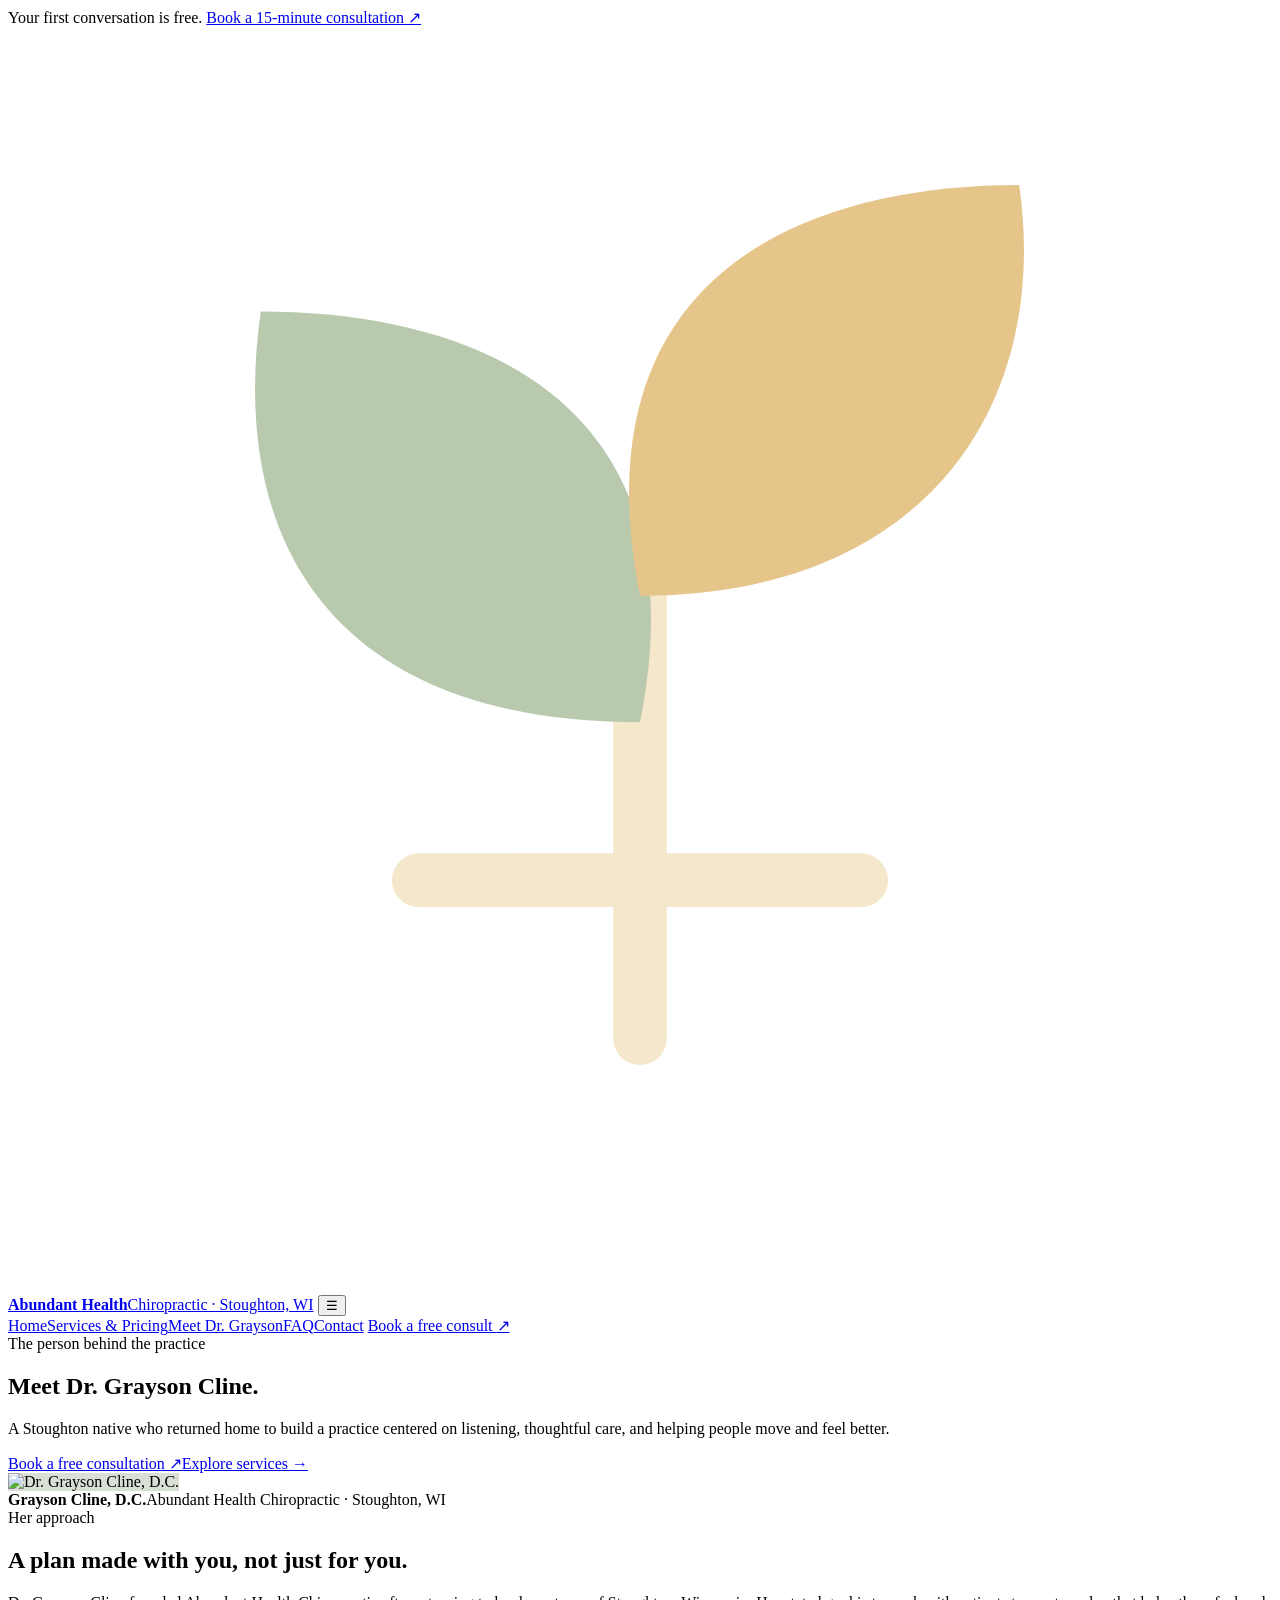
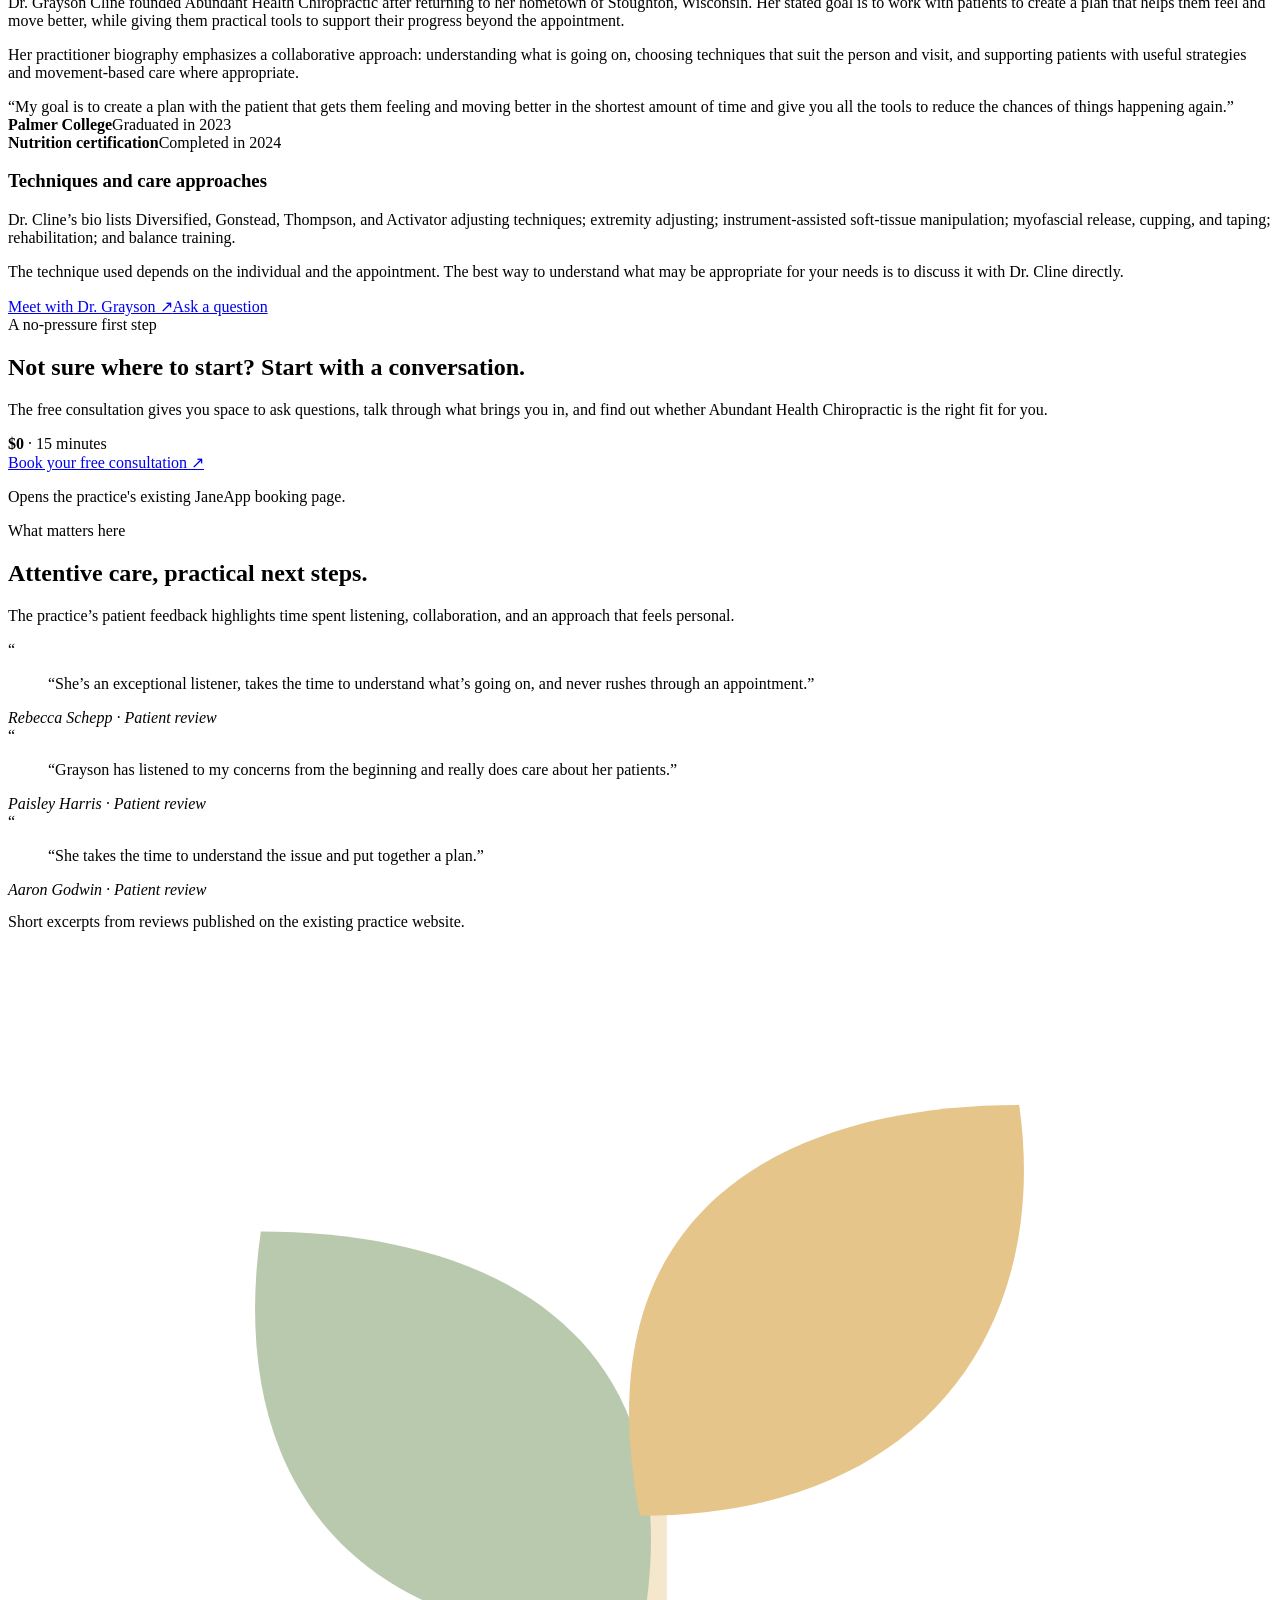
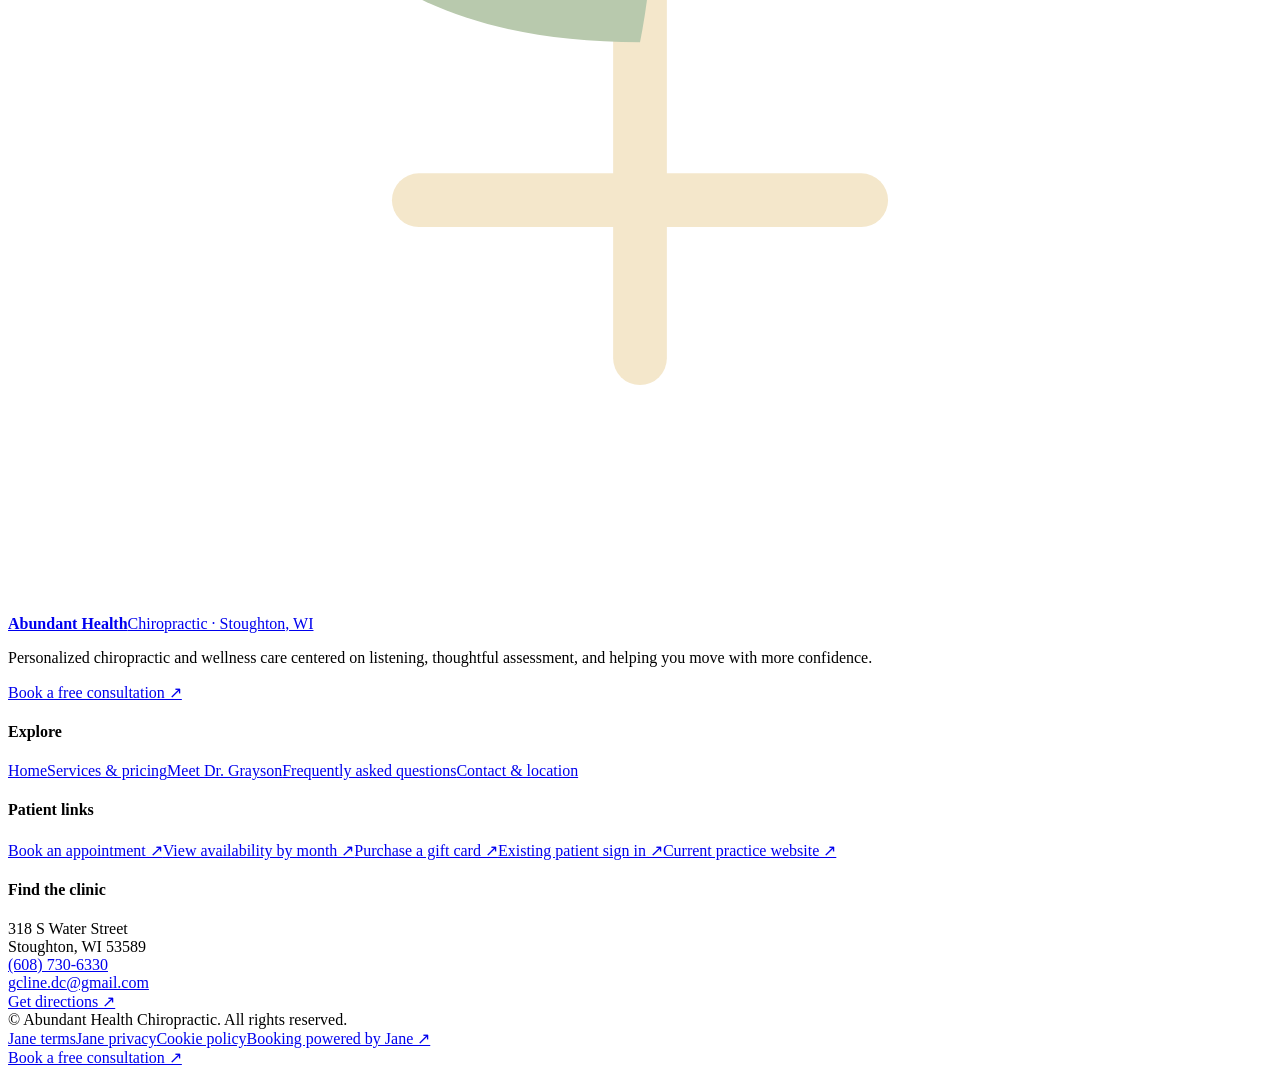
==== about.html @ 72629201 "Add practitioner biography page" ====
<!doctype html><html lang="en"><head><meta charset="utf-8"><meta name="viewport" content="width=device-width,initial-scale=1"><meta name="theme-color" content="#23493d"><meta name="description" content="Meet Dr. Grayson Cline, D.C., chiropractor at Abundant Health Chiropractic in Stoughton, Wisconsin. Learn about her education, techniques, and approach to individualized care."><title>Meet Dr. Grayson Cline | Abundant Health Chiropractic</title><link rel="preconnect" href="https://fonts.googleapis.com"><link rel="preconnect" href="https://fonts.gstatic.com" crossorigin><link rel="stylesheet" href="assets/site.css"><link rel="canonical" href="https://abundant-health-chiropractic-mdp-solo.vercel.app/about.html"></head><body><div class="top-note">Your first conversation is free. <a href="https://ahchirowellness.janeapp.com/locations/abundant-health-chiropractic/book" target="_blank" rel="noopener">Book a 15-minute consultation ↗</a></div>
<header class="site-header"><div class="container nav-wrap"><a class="brand" href="index.html" aria-label="Abundant Health Chiropractic home"><span class="brand-mark" aria-hidden="true"><svg viewBox="0 0 40 40" fill="none"><path d="M20 32V17" stroke="#f4e7cb" stroke-width="1.7" stroke-linecap="round"/><path d="M20 22C10 22 7 16 8 9c7 0 14 3 12 13Z" fill="#b8c9ad"/><path d="M20 18C29 18 33 12 32 5c-7 0-14 3-12 13Z" fill="#e5c58a"/><path d="M13 27h14" stroke="#f4e7cb" stroke-width="1.7" stroke-linecap="round"/></svg></span><span class="brand-text"><strong>Abundant Health</strong><span>Chiropractic · Stoughton, WI</span></span></a>
<button class="menu-toggle" type="button" aria-label="Open menu" aria-expanded="false">☰</button><nav class="nav-links" aria-label="Main navigation">
<a href="index.html">Home</a><a href="services.html">Services & Pricing</a><a href="about.html" aria-current="page">Meet Dr. Grayson</a><a href="faq.html">FAQ</a><a href="contact.html">Contact</a>
<a class="button button-primary nav-cta" href="https://ahchirowellness.janeapp.com/locations/abundant-health-chiropractic/book" target="_blank" rel="noopener">Book a free consult <span aria-hidden="true">↗</span></a></nav></div></header>
<main>
<section class="page-hero"><div class="container"><span class="eyebrow">The person behind the practice</span><h1>Meet Dr. Grayson Cline.</h1><p class="lede">A Stoughton native who returned home to build a practice centered on listening, thoughtful care, and helping people move and feel better.</p><div class="hero-actions"><a class="button button-primary" href="https://ahchirowellness.janeapp.com/locations/abundant-health-chiropractic/book" target="_blank" rel="noopener">Book a free consultation ↗</a><a class="button button-outline" href="services.html">Explore services →</a></div></div></section>
<section class="section"><div class="container bio-grid"><aside class="bio-image"><img src="https://org-assets.joinzipper.com/user-uploads/12775/f9cdcb04-3499-41ea-86ec-f0c8d22468d4.__zcrop__.jpeg" alt="Dr. Grayson Cline, D.C." onerror="this.style.background='#d8e0d5'"><div class="bio-caption"><strong>Grayson Cline, D.C.</strong><span>Abundant Health Chiropractic · Stoughton, WI</span></div></aside><article class="bio-content"><span class="eyebrow">Her approach</span><h2>A plan made with you, not just for you.</h2><p>Dr. Grayson Cline founded Abundant Health Chiropractic after returning to her hometown of Stoughton, Wisconsin. Her stated goal is to work with patients to create a plan that helps them feel and move better, while giving them practical tools to support their progress beyond the appointment.</p><p>Her practitioner biography emphasizes a collaborative approach: understanding what is going on, choosing techniques that suit the person and visit, and supporting patients with useful strategies and movement-based care where appropriate.</p><div class="pullquote">“My goal is to create a plan with the patient that gets them feeling and moving better in the shortest amount of time and give you all the tools to reduce the chances of things happening again.”</div><div class="credential-row"><div class="credential"><strong>Palmer College</strong><span>Graduated in 2023</span></div><div class="credential"><strong>Nutrition certification</strong><span>Completed in 2024</span></div></div><h3>Techniques and care approaches</h3><p>Dr. Cline’s bio lists Diversified, Gonstead, Thompson, and Activator adjusting techniques; extremity adjusting; instrument-assisted soft-tissue manipulation; myofascial release, cupping, and taping; rehabilitation; and balance training.</p><p>The technique used depends on the individual and the appointment. The best way to understand what may be appropriate for your needs is to discuss it with Dr. Cline directly.</p><div class="hero-actions"><a class="button button-primary" href="https://ahchirowellness.janeapp.com/locations/abundant-health-chiropractic/book" target="_blank" rel="noopener">Meet with Dr. Grayson ↗</a><a class="button button-outline" href="contact.html">Ask a question</a></div></article></div></section>
<section class="consult-section"><div class="container consult-grid"><div><span class="eyebrow">A no-pressure first step</span><h2>Not sure where to start? Start with a conversation.</h2><p>The free consultation gives you space to ask questions, talk through what brings you in, and find out whether Abundant Health Chiropractic is the right fit for you.</p></div><div class="consult-action"><div class="consult-tag"><b>$0</b> · 15 minutes</div><a class="button button-light" href="https://ahchirowellness.janeapp.com/locations/abundant-health-chiropractic/book" target="_blank" rel="noopener">Book your free consultation ↗</a><p class="consult-sub">Opens the practice's existing JaneApp booking page.</p></div></div></section>
<section class="section section-sage"><div class="container"><div class="section-head"><div><span class="eyebrow">What matters here</span><h2>Attentive care, practical next steps.</h2><p>The practice’s patient feedback highlights time spent listening, collaboration, and an approach that feels personal.</p></div></div><div class="testimonial-grid"><article class="quote-card"><div class="quote-mark">“</div><blockquote>“She’s an exceptional listener, takes the time to understand what’s going on, and never rushes through an appointment.”</blockquote><cite>Rebecca Schepp · Patient review</cite></article><article class="quote-card"><div class="quote-mark">“</div><blockquote>“Grayson has listened to my concerns from the beginning and really does care about her patients.”</blockquote><cite>Paisley Harris · Patient review</cite></article><article class="quote-card"><div class="quote-mark">“</div><blockquote>“She takes the time to understand the issue and put together a plan.”</blockquote><cite>Aaron Godwin · Patient review</cite></article></div><p class="small muted" style="margin-top:14px">Short excerpts from reviews published on the existing practice website.</p></div></section>
</main><footer class="site-footer"><div class="container"><div class="footer-grid">
<div><a class="brand footer-brand" href="index.html"><span class="brand-mark" aria-hidden="true"><svg viewBox="0 0 40 40" fill="none"><path d="M20 32V17" stroke="#f4e7cb" stroke-width="1.7" stroke-linecap="round"/><path d="M20 22C10 22 7 16 8 9c7 0 14 3 12 13Z" fill="#b8c9ad"/><path d="M20 18C29 18 33 12 32 5c-7 0-14 3-12 13Z" fill="#e5c58a"/><path d="M13 27h14" stroke="#f4e7cb" stroke-width="1.7" stroke-linecap="round"/></svg></span><span class="brand-text"><strong>Abundant Health</strong><span>Chiropractic · Stoughton, WI</span></span></a><p class="footer-intro">Personalized chiropractic and wellness care centered on listening, thoughtful assessment, and helping you move with more confidence.</p><a class="button button-light button-sm" href="https://ahchirowellness.janeapp.com/locations/abundant-health-chiropractic/book" target="_blank" rel="noopener">Book a free consultation ↗</a></div>
<div class="footer-col"><h4>Explore</h4><a href="index.html">Home</a><a href="services.html">Services & pricing</a><a href="about.html">Meet Dr. Grayson</a><a href="faq.html">Frequently asked questions</a><a href="contact.html">Contact & location</a></div>
<div class="footer-col"><h4>Patient links</h4><a href="https://ahchirowellness.janeapp.com/locations/abundant-health-chiropractic/book" target="_blank" rel="noopener">Book an appointment ↗</a><a href="https://ahchirowellness.janeapp.com/locations/abundant-health-chiropractic/book/month" target="_blank" rel="noopener">View availability by month ↗</a><a href="https://ahchirowellness.janeapp.com/online_gift_cards/new" target="_blank" rel="noopener">Purchase a gift card ↗</a><a href="https://ahchirowellness.janeapp.com/locations/abundant-health-chiropractic/book" target="_blank" rel="noopener">Existing patient sign in ↗</a><a href="https://www.ahchirowellness.com/" target="_blank" rel="noopener">Current practice website ↗</a></div>
<div class="footer-col"><h4>Find the clinic</h4><div class="footer-contact">318 S Water Street<br>Stoughton, WI 53589<br><a href="tel:+16087306330">(608) 730-6330</a><br><a href="mailto:gcline.dc@gmail.com">gcline.dc@gmail.com</a><br><a href="https://www.google.com/maps/search/?api=1&query=318+S+Water+St%2C+Stoughton%2C+WI+53589" target="_blank" rel="noopener">Get directions ↗</a></div></div>
</div><div class="footer-bottom"><span>© <span data-year></span> Abundant Health Chiropractic. All rights reserved.</span><div class="legal-links"><a href="https://jane.app/legal/terms-of-use" target="_blank" rel="noopener">Jane terms</a><a href="https://jane.app/legal/privacy-notice" target="_blank" rel="noopener">Jane privacy</a><a href="https://ahchirowellness.janeapp.com/legal/cookie-policy" target="_blank" rel="noopener">Cookie policy</a><a href="https://ahchirowellness.janeapp.com/locations/abundant-health-chiropractic/book" target="_blank" rel="noopener">Booking powered by Jane ↗</a></div></div></div></footer>
<div class="sticky-book"><a class="button button-primary" href="https://ahchirowellness.janeapp.com/locations/abundant-health-chiropractic/book" target="_blank" rel="noopener">Book a free consultation ↗</a></div><div class="page-bottom-space"></div><script src="assets/site.js" defer></script></body></html>
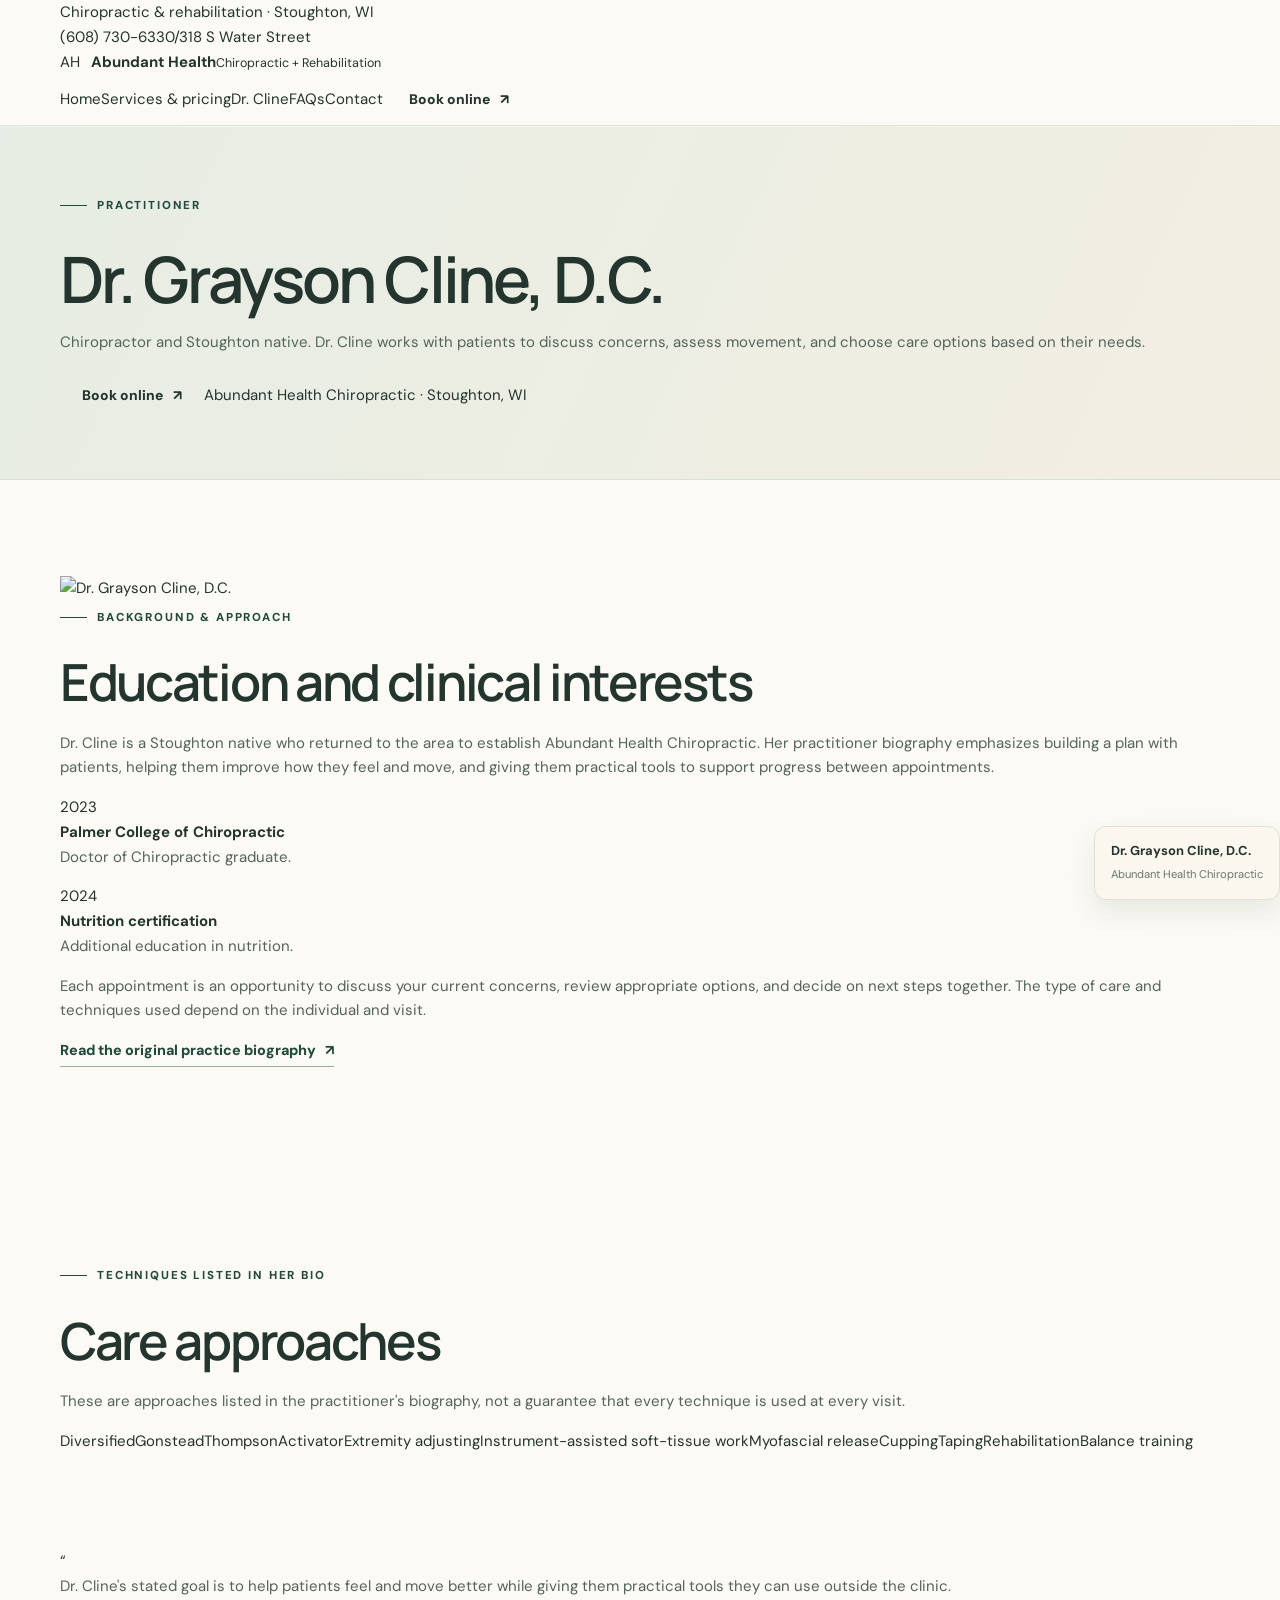
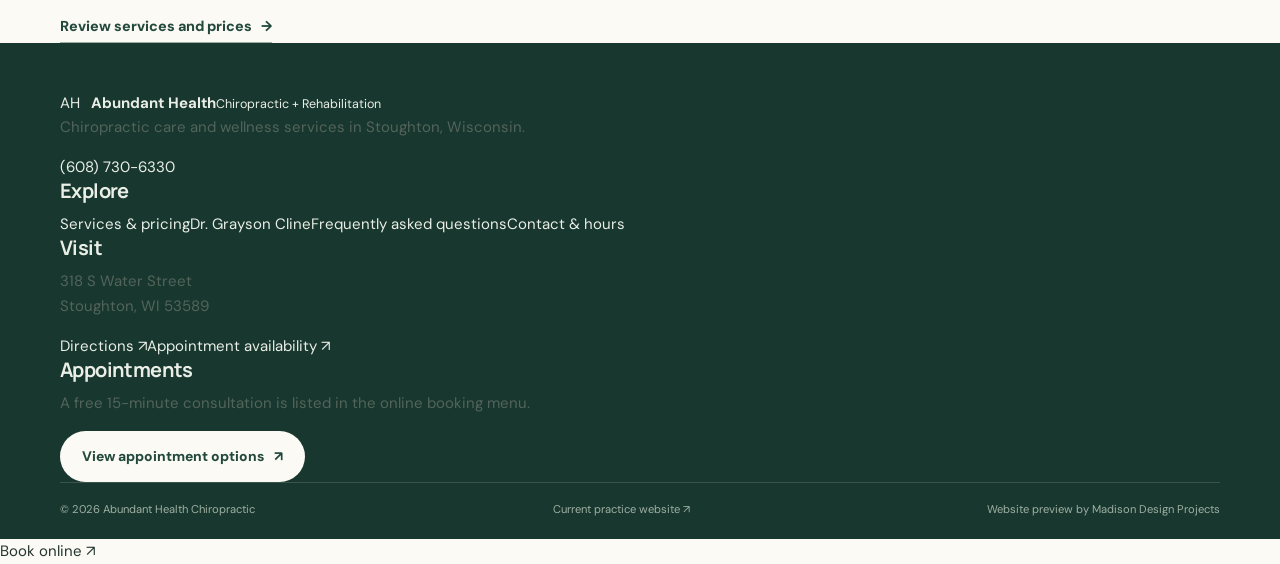
==== commit 86f85959: "Redesign clinic website with clearer copy and refined visual system" ====
--- a/about.html
+++ b/about.html
@@ -1,17 +1,58 @@
-<!doctype html><html lang="en"><head><meta charset="utf-8"><meta name="viewport" content="width=device-width,initial-scale=1"><meta name="theme-color" content="#23493d"><meta name="description" content="Meet Dr. Grayson Cline, D.C., chiropractor at Abundant Health Chiropractic in Stoughton, Wisconsin. Learn about her education, techniques, and approach to individualized care."><title>Meet Dr. Grayson Cline | Abundant Health Chiropractic</title><link rel="preconnect" href="https://fonts.googleapis.com"><link rel="preconnect" href="https://fonts.gstatic.com" crossorigin><link rel="stylesheet" href="assets/site.css"><link rel="canonical" href="https://abundant-health-chiropractic-mdp-solo.vercel.app/about.html"></head><body><div class="top-note">Your first conversation is free. <a href="https://ahchirowellness.janeapp.com/locations/abundant-health-chiropractic/book" target="_blank" rel="noopener">Book a 15-minute consultation ↗</a></div>
-<header class="site-header"><div class="container nav-wrap"><a class="brand" href="index.html" aria-label="Abundant Health Chiropractic home"><span class="brand-mark" aria-hidden="true"><svg viewBox="0 0 40 40" fill="none"><path d="M20 32V17" stroke="#f4e7cb" stroke-width="1.7" stroke-linecap="round"/><path d="M20 22C10 22 7 16 8 9c7 0 14 3 12 13Z" fill="#b8c9ad"/><path d="M20 18C29 18 33 12 32 5c-7 0-14 3-12 13Z" fill="#e5c58a"/><path d="M13 27h14" stroke="#f4e7cb" stroke-width="1.7" stroke-linecap="round"/></svg></span><span class="brand-text"><strong>Abundant Health</strong><span>Chiropractic · Stoughton, WI</span></span></a>
-<button class="menu-toggle" type="button" aria-label="Open menu" aria-expanded="false">☰</button><nav class="nav-links" aria-label="Main navigation">
-<a href="index.html">Home</a><a href="services.html">Services & Pricing</a><a href="about.html" aria-current="page">Meet Dr. Grayson</a><a href="faq.html">FAQ</a><a href="contact.html">Contact</a>
-<a class="button button-primary nav-cta" href="https://ahchirowellness.janeapp.com/locations/abundant-health-chiropractic/book" target="_blank" rel="noopener">Book a free consult <span aria-hidden="true">↗</span></a></nav></div></header>
-<main>
-<section class="page-hero"><div class="container"><span class="eyebrow">The person behind the practice</span><h1>Meet Dr. Grayson Cline.</h1><p class="lede">A Stoughton native who returned home to build a practice centered on listening, thoughtful care, and helping people move and feel better.</p><div class="hero-actions"><a class="button button-primary" href="https://ahchirowellness.janeapp.com/locations/abundant-health-chiropractic/book" target="_blank" rel="noopener">Book a free consultation ↗</a><a class="button button-outline" href="services.html">Explore services →</a></div></div></section>
-<section class="section"><div class="container bio-grid"><aside class="bio-image"><img src="https://org-assets.joinzipper.com/user-uploads/12775/f9cdcb04-3499-41ea-86ec-f0c8d22468d4.__zcrop__.jpeg" alt="Dr. Grayson Cline, D.C." onerror="this.style.background='#d8e0d5'"><div class="bio-caption"><strong>Grayson Cline, D.C.</strong><span>Abundant Health Chiropractic · Stoughton, WI</span></div></aside><article class="bio-content"><span class="eyebrow">Her approach</span><h2>A plan made with you, not just for you.</h2><p>Dr. Grayson Cline founded Abundant Health Chiropractic after returning to her hometown of Stoughton, Wisconsin. Her stated goal is to work with patients to create a plan that helps them feel and move better, while giving them practical tools to support their progress beyond the appointment.</p><p>Her practitioner biography emphasizes a collaborative approach: understanding what is going on, choosing techniques that suit the person and visit, and supporting patients with useful strategies and movement-based care where appropriate.</p><div class="pullquote">“My goal is to create a plan with the patient that gets them feeling and moving better in the shortest amount of time and give you all the tools to reduce the chances of things happening again.”</div><div class="credential-row"><div class="credential"><strong>Palmer College</strong><span>Graduated in 2023</span></div><div class="credential"><strong>Nutrition certification</strong><span>Completed in 2024</span></div></div><h3>Techniques and care approaches</h3><p>Dr. Cline’s bio lists Diversified, Gonstead, Thompson, and Activator adjusting techniques; extremity adjusting; instrument-assisted soft-tissue manipulation; myofascial release, cupping, and taping; rehabilitation; and balance training.</p><p>The technique used depends on the individual and the appointment. The best way to understand what may be appropriate for your needs is to discuss it with Dr. Cline directly.</p><div class="hero-actions"><a class="button button-primary" href="https://ahchirowellness.janeapp.com/locations/abundant-health-chiropractic/book" target="_blank" rel="noopener">Meet with Dr. Grayson ↗</a><a class="button button-outline" href="contact.html">Ask a question</a></div></article></div></section>
-<section class="consult-section"><div class="container consult-grid"><div><span class="eyebrow">A no-pressure first step</span><h2>Not sure where to start? Start with a conversation.</h2><p>The free consultation gives you space to ask questions, talk through what brings you in, and find out whether Abundant Health Chiropractic is the right fit for you.</p></div><div class="consult-action"><div class="consult-tag"><b>$0</b> · 15 minutes</div><a class="button button-light" href="https://ahchirowellness.janeapp.com/locations/abundant-health-chiropractic/book" target="_blank" rel="noopener">Book your free consultation ↗</a><p class="consult-sub">Opens the practice's existing JaneApp booking page.</p></div></div></section>
-<section class="section section-sage"><div class="container"><div class="section-head"><div><span class="eyebrow">What matters here</span><h2>Attentive care, practical next steps.</h2><p>The practice’s patient feedback highlights time spent listening, collaboration, and an approach that feels personal.</p></div></div><div class="testimonial-grid"><article class="quote-card"><div class="quote-mark">“</div><blockquote>“She’s an exceptional listener, takes the time to understand what’s going on, and never rushes through an appointment.”</blockquote><cite>Rebecca Schepp · Patient review</cite></article><article class="quote-card"><div class="quote-mark">“</div><blockquote>“Grayson has listened to my concerns from the beginning and really does care about her patients.”</blockquote><cite>Paisley Harris · Patient review</cite></article><article class="quote-card"><div class="quote-mark">“</div><blockquote>“She takes the time to understand the issue and put together a plan.”</blockquote><cite>Aaron Godwin · Patient review</cite></article></div><p class="small muted" style="margin-top:14px">Short excerpts from reviews published on the existing practice website.</p></div></section>
-</main><footer class="site-footer"><div class="container"><div class="footer-grid">
-<div><a class="brand footer-brand" href="index.html"><span class="brand-mark" aria-hidden="true"><svg viewBox="0 0 40 40" fill="none"><path d="M20 32V17" stroke="#f4e7cb" stroke-width="1.7" stroke-linecap="round"/><path d="M20 22C10 22 7 16 8 9c7 0 14 3 12 13Z" fill="#b8c9ad"/><path d="M20 18C29 18 33 12 32 5c-7 0-14 3-12 13Z" fill="#e5c58a"/><path d="M13 27h14" stroke="#f4e7cb" stroke-width="1.7" stroke-linecap="round"/></svg></span><span class="brand-text"><strong>Abundant Health</strong><span>Chiropractic · Stoughton, WI</span></span></a><p class="footer-intro">Personalized chiropractic and wellness care centered on listening, thoughtful assessment, and helping you move with more confidence.</p><a class="button button-light button-sm" href="https://ahchirowellness.janeapp.com/locations/abundant-health-chiropractic/book" target="_blank" rel="noopener">Book a free consultation ↗</a></div>
-<div class="footer-col"><h4>Explore</h4><a href="index.html">Home</a><a href="services.html">Services & pricing</a><a href="about.html">Meet Dr. Grayson</a><a href="faq.html">Frequently asked questions</a><a href="contact.html">Contact & location</a></div>
-<div class="footer-col"><h4>Patient links</h4><a href="https://ahchirowellness.janeapp.com/locations/abundant-health-chiropractic/book" target="_blank" rel="noopener">Book an appointment ↗</a><a href="https://ahchirowellness.janeapp.com/locations/abundant-health-chiropractic/book/month" target="_blank" rel="noopener">View availability by month ↗</a><a href="https://ahchirowellness.janeapp.com/online_gift_cards/new" target="_blank" rel="noopener">Purchase a gift card ↗</a><a href="https://ahchirowellness.janeapp.com/locations/abundant-health-chiropractic/book" target="_blank" rel="noopener">Existing patient sign in ↗</a><a href="https://www.ahchirowellness.com/" target="_blank" rel="noopener">Current practice website ↗</a></div>
-<div class="footer-col"><h4>Find the clinic</h4><div class="footer-contact">318 S Water Street<br>Stoughton, WI 53589<br><a href="tel:+16087306330">(608) 730-6330</a><br><a href="mailto:gcline.dc@gmail.com">gcline.dc@gmail.com</a><br><a href="https://www.google.com/maps/search/?api=1&query=318+S+Water+St%2C+Stoughton%2C+WI+53589" target="_blank" rel="noopener">Get directions ↗</a></div></div>
-</div><div class="footer-bottom"><span>© <span data-year></span> Abundant Health Chiropractic. All rights reserved.</span><div class="legal-links"><a href="https://jane.app/legal/terms-of-use" target="_blank" rel="noopener">Jane terms</a><a href="https://jane.app/legal/privacy-notice" target="_blank" rel="noopener">Jane privacy</a><a href="https://ahchirowellness.janeapp.com/legal/cookie-policy" target="_blank" rel="noopener">Cookie policy</a><a href="https://ahchirowellness.janeapp.com/locations/abundant-health-chiropractic/book" target="_blank" rel="noopener">Booking powered by Jane ↗</a></div></div></div></footer>
-<div class="sticky-book"><a class="button button-primary" href="https://ahchirowellness.janeapp.com/locations/abundant-health-chiropractic/book" target="_blank" rel="noopener">Book a free consultation ↗</a></div><div class="page-bottom-space"></div><script src="assets/site.js" defer></script></body></html>+<!doctype html>
+<html lang="en">
+<head>
+<meta charset="utf-8">
+<meta name="viewport" content="width=device-width,initial-scale=1">
+<meta name="theme-color" content="#244238">
+<meta name="description" content="Meet Dr. Grayson Cline, chiropractor at Abundant Health Chiropractic in Stoughton, Wisconsin.">
+<title>Dr. Grayson Cline, D.C. | Abundant Health Chiropractic</title>
+<link rel="canonical" href="https://abundant-health-chiropractic.vercel.app/about.html">
+<link rel="preconnect" href="https://fonts.googleapis.com">
+<link rel="preconnect" href="https://fonts.gstatic.com" crossorigin>
+<link href="https://fonts.googleapis.com/css2?family=DM+Sans:wght@400;500;600;700&family=DM+Serif+Display:ital@0;1&display=swap" rel="stylesheet">
+<link rel="stylesheet" href="assets/site.css">
+<script src="assets/site.js" defer></script>
+</head>
+<body class="page-about">
+<div class="utility-bar">
+  <div class="container utility-inner">
+    <span>Chiropractic &amp; rehabilitation · Stoughton, WI</span>
+    <div class="utility-right"><a href="tel:+16087306330">(608) 730-6330</a><span class="utility-divider">/</span><a href="https://www.google.com/maps/search/?api=1&query=318+S+Water+St%2C+Stoughton%2C+WI+53589" target="_blank" rel="noopener">318 S Water Street</a></div>
+  </div>
+</div>
+<header class="site-header">
+  <div class="container header-inner">
+    <a class="brand" href="index.html" aria-label="Abundant Health Chiropractic home">
+      <span class="brand-symbol" aria-hidden="true"><span>A</span><span>H</span></span>
+      <span class="brand-name"><strong>Abundant Health</strong><small>Chiropractic + Rehabilitation</small></span>
+    </a>
+    <button class="menu-toggle" type="button" aria-expanded="false" aria-controls="primary-nav" aria-label="Open navigation"><span></span><span></span></button>
+    <nav class="primary-nav" id="primary-nav" aria-label="Main navigation">
+      <a href="index.html">Home</a><a href="services.html">Services & pricing</a><a href="about.html" aria-current="page">Dr. Cline</a><a href="faq.html">FAQs</a><a href="contact.html">Contact</a>
+      <a class="button button-dark nav-book" href="https://ahchirowellness.janeapp.com/locations/abundant-health-chiropractic/book" target="_blank" rel="noopener">Book online <span aria-hidden="true">↗</span></a>
+    </nav>
+  </div>
+</header>
+<main><section class="page-hero"><div class="container page-hero-inner"><p class="eyebrow">PRACTITIONER</p><h1>Dr. Grayson Cline, D.C.</h1><p class="page-lede">Chiropractor and Stoughton native. Dr. Cline works with patients to discuss concerns, assess movement, and choose care options based on their needs.</p><div class="page-hero-actions"><a class="button button-dark" href="https://ahchirowellness.janeapp.com/locations/abundant-health-chiropractic/book" target="_blank" rel="noopener">Book online <span>↗</span></a><span class="plain-note">Abundant Health Chiropractic · Stoughton, WI</span></div></div></section>
+<section class="section about-profile"><div class="container about-grid"><div class="about-photo"><img src="https://org-assets.joinzipper.com/user-uploads/12775/f9cdcb04-3499-41ea-86ec-f0c8d22468d4.__zcrop__.jpeg" alt="Dr. Grayson Cline, D.C." fetchpriority="high"><div class="photo-caption"><strong>Dr. Grayson Cline, D.C.</strong><span>Abundant Health Chiropractic</span></div></div><div class="about-copy"><p class="eyebrow">BACKGROUND &amp; APPROACH</p><h2>Education and clinical interests</h2><p>Dr. Cline is a Stoughton native who returned to the area to establish Abundant Health Chiropractic. Her practitioner biography emphasizes building a plan with patients, helping them improve how they feel and move, and giving them practical tools to support progress between appointments.</p><div class="credential-list"><div><span class="credential-year">2023</span><div><strong>Palmer College of Chiropractic</strong><p>Doctor of Chiropractic graduate.</p></div></div><div><span class="credential-year">2024</span><div><strong>Nutrition certification</strong><p>Additional education in nutrition.</p></div></div></div><p>Each appointment is an opportunity to discuss your current concerns, review appropriate options, and decide on next steps together. The type of care and techniques used depend on the individual and visit.</p><a class="text-link" href="https://www.ahchirowellness.com/" target="_blank" rel="noopener">Read the original practice biography <span>↗</span></a></div></div></section>
+<section class="section techniques-section"><div class="container"><div class="section-heading split-heading"><div><p class="eyebrow">TECHNIQUES LISTED IN HER BIO</p><h2>Care approaches</h2></div><p>These are approaches listed in the practitioner's biography, not a guarantee that every technique is used at every visit.</p></div><div class="technique-tags"><span>Diversified</span><span>Gonstead</span><span>Thompson</span><span>Activator</span><span>Extremity adjusting</span><span>Instrument-assisted soft-tissue work</span><span>Myofascial release</span><span>Cupping</span><span>Taping</span><span>Rehabilitation</span><span>Balance training</span></div></div></section>
+<section class="quote-section"><div class="container quote-inner"><span class="quote-symbol" aria-hidden="true">“</span><div><p>Dr. Cline's stated goal is to help patients feel and move better while giving them practical tools they can use outside the clinic.</p><a href="services.html" class="text-link">Review services and prices <span>→</span></a></div></div></section></main>
+<footer class="site-footer">
+  <div class="container footer-main">
+    <div class="footer-brand">
+      <a class="brand brand-inverse" href="index.html" aria-label="Abundant Health Chiropractic home">
+        <span class="brand-symbol" aria-hidden="true"><span>A</span><span>H</span></span>
+        <span class="brand-name"><strong>Abundant Health</strong><small>Chiropractic + Rehabilitation</small></span>
+      </a>
+      <p>Chiropractic care and wellness services in Stoughton, Wisconsin.</p>
+      <a class="footer-phone" href="tel:+16087306330">(608) 730-6330</a>
+    </div>
+    <div class="footer-column"><h3>Explore</h3><a href="services.html">Services &amp; pricing</a><a href="about.html">Dr. Grayson Cline</a><a href="faq.html">Frequently asked questions</a><a href="contact.html">Contact &amp; hours</a></div>
+    <div class="footer-column"><h3>Visit</h3><p>318 S Water Street<br>Stoughton, WI 53589</p><a href="https://www.google.com/maps/search/?api=1&query=318+S+Water+St%2C+Stoughton%2C+WI+53589" target="_blank" rel="noopener">Directions ↗</a><a href="https://ahchirowellness.janeapp.com/locations/abundant-health-chiropractic/book/month" target="_blank" rel="noopener">Appointment availability ↗</a></div>
+    <div class="footer-column footer-book"><h3>Appointments</h3><p>A free 15-minute consultation is listed in the online booking menu.</p><a class="button button-light" href="https://ahchirowellness.janeapp.com/locations/abundant-health-chiropractic/book" target="_blank" rel="noopener">View appointment options <span>↗</span></a></div>
+  </div>
+  <div class="container footer-bottom"><span>© <span data-year>2026</span> Abundant Health Chiropractic</span><a href="https://www.ahchirowellness.com/" target="_blank" rel="noopener">Current practice website ↗</a><span>Website preview by Madison Design Projects</span></div>
+</footer>
+<div class="mobile-booking"><a href="https://ahchirowellness.janeapp.com/locations/abundant-health-chiropractic/book" target="_blank" rel="noopener">Book online <span>↗</span></a></div>
+</body>
+</html>
--- a/assets/site.css
+++ b/assets/site.css
@@ -0,0 +1,27 @@
+
+@import url('https://fonts.googleapis.com/css2?family=DM+Sans:wght@400;500;600;700&family=Manrope:wght@400;500;600;700;800&display=swap');
+:root{--pine:#23493d;--pine2:#18392f;--sage:#dce5d8;--sage2:#edf1e9;--cream:#f7f4ec;--paper:#fcfaf5;--ink:#23352e;--muted:#69776f;--line:#d8dfd4;--clay:#bc7658;--ochre:#d3ac67;--shadow:0 20px 60px rgba(33,58,48,.12);--radius:22px}
+*{box-sizing:border-box}html{scroll-behavior:smooth;scroll-padding-top:110px}body{margin:0;background:var(--paper);color:var(--ink);font:15px/1.65 "DM Sans",system-ui,sans-serif;-webkit-font-smoothing:antialiased}img{max-width:100%;display:block}a{color:inherit;text-decoration:none}button,input,textarea,select{font:inherit}button{cursor:pointer}.container{width:min(1160px,calc(100% - 48px));margin:auto}.eyebrow{display:inline-flex;align-items:center;gap:10px;font-size:.72rem;letter-spacing:.16em;text-transform:uppercase;color:var(--pine);font-weight:800}.eyebrow:before{content:"";width:27px;height:1px;background:currentColor}h1,h2,h3,p{margin-top:0}h1,h2,h3{font-family:Manrope,"DM Sans",sans-serif;line-height:1.12;letter-spacing:-.045em}h1{font-size:clamp(2.9rem,5.6vw,5.4rem);font-weight:600;margin:21px 0 22px}h2{font-size:clamp(2.1rem,4vw,3.6rem);font-weight:600;margin:15px 0 20px}h3{font-size:1.25rem;font-weight:700;letter-spacing:-.03em;margin-bottom:10px}p{color:#53645b}.lede{font-size:1.12rem;line-height:1.75;max-width:660px;color:#526259}.muted{color:var(--muted)}.small{font-size:.87rem}.text-link{display:inline-flex;align-items:center;gap:9px;color:var(--pine);font-weight:800;font-size:.9rem;border-bottom:1px solid #9aafa0;padding-bottom:3px}.text-link:hover{color:var(--clay);border-color:var(--clay)}.button{display:inline-flex;align-items:center;justify-content:center;gap:10px;min-height:49px;padding:13px 21px;border-radius:999px;font-size:.87rem;font-weight:800;border:1px solid transparent;transition:transform .2s,background .2s,border-color .2s;cursor:pointer}.button:hover{transform:translateY(-2px)}.button-primary{background:var(--pine);color:#fff;box-shadow:0 8px 20px #23493d24}.button-primary:hover{background:var(--pine2)}.button-light{background:var(--paper);color:var(--pine)}.button-light:hover{background:#fff}.button-outline{border-color:#a6b6a7;background:transparent;color:var(--pine)}.button-outline:hover{background:#e8eee5}.button-white-outline{border-color:#ffffff65;color:#fff;background:transparent}.button-white-outline:hover{background:#ffffff13}.button-sm{min-height:39px;padding:10px 16px;font-size:.79rem}.button:focus-visible,a:focus-visible,summary:focus-visible,input:focus-visible,textarea:focus-visible{outline:3px solid #bf9465;outline-offset:3px}
+.top-note{background:var(--pine2);color:#e9eee6;font-size:.76rem;text-align:center;padding:8px 14px;letter-spacing:.03em}.top-note a{text-decoration:underline;text-underline-offset:3px;color:#f2d5a2;margin-left:6px}
+.site-header{position:sticky;top:0;z-index:50;background:rgba(252,250,245,.94);backdrop-filter:blur(16px);border-bottom:1px solid #dfe5dc}.nav-wrap{height:82px;display:flex;align-items:center;justify-content:space-between;gap:22px}.brand{display:flex;align-items:center;gap:11px;flex:0 0 auto}.brand-mark{width:43px;height:43px;border-radius:50%;display:grid;place-items:center;background:var(--pine);color:#f4e7cb}.brand-mark svg{width:29px;height:29px}.brand-text{display:flex;flex-direction:column;line-height:1.15}.brand-text strong{font-family:Manrope,sans-serif;font-size:.94rem;letter-spacing:-.03em}.brand-text span{font-size:.62rem;letter-spacing:.17em;text-transform:uppercase;color:#758078;margin-top:5px}.nav-links{display:flex;align-items:center;gap:24px;margin-left:auto}.nav-links>a:not(.button){font-size:.82rem;font-weight:700;color:#526158;transition:color .2s}.nav-links>a:not(.button):hover,.nav-links>a[aria-current="page"]{color:var(--pine)}.nav-links a[aria-current="page"]:not(.button){position:relative}.nav-links a[aria-current="page"]:not(.button):after{content:"";position:absolute;left:0;right:0;bottom:-10px;height:2px;border-radius:2px;background:var(--clay)}.nav-cta{padding:12px 16px;min-height:43px;font-size:.76rem;white-space:nowrap}.menu-toggle{display:none;background:transparent;border:1px solid var(--line);color:var(--pine);width:43px;height:43px;border-radius:50%;font-size:21px}
+.hero{position:relative;overflow:hidden;background:linear-gradient(112deg,#e7ede4 0%,#eef0e6 48%,#f2e8d8 100%);padding:76px 0 82px}.hero:before{content:"";position:absolute;width:490px;height:490px;right:-190px;top:-230px;border-radius:50%;background:#d0dfd0aa}.hero:after{content:"";position:absolute;width:230px;height:230px;left:-155px;bottom:-100px;border-radius:50%;background:#d3ac6733}.hero-grid{position:relative;z-index:1;display:grid;grid-template-columns:1.06fr .94fr;gap:68px;align-items:center}.hero-copy{padding:12px 0}.hero h1 em{font-style:normal;color:var(--clay)}.hero-copy .lede{max-width:600px}.hero-actions{display:flex;align-items:center;gap:13px;flex-wrap:wrap;margin:29px 0 30px}.trust-line{display:flex;align-items:center;gap:10px;color:#5b6a60;font-size:.8rem}.trust-line .tiny-dot{width:7px;height:7px;background:#6b9877;border-radius:50%;box-shadow:0 0 0 4px #6b98771d}.hero-media{position:relative;padding:0 0 34px 28px}.hero-photo{width:100%;height:510px;object-fit:cover;object-position:center;border-radius:48% 48% 18px 18px;box-shadow:var(--shadow);background:#d8e0d5}.image-frame{position:relative}.image-frame:before{content:"";position:absolute;z-index:0;top:19px;left:8px;width:100%;height:100%;border:1px solid #adbdab;border-radius:inherit}.image-frame img{position:relative;z-index:1}.floating-note{position:absolute;z-index:2;left:-5px;bottom:0;width:min(275px,76%);background:var(--paper);border:1px solid #e0e3d8;border-radius:17px;padding:19px 20px;box-shadow:0 13px 35px #243e3020}.floating-note .note-kicker{font-size:.68rem;font-weight:800;letter-spacing:.12em;color:var(--clay);text-transform:uppercase}.floating-note strong{display:block;font-family:Manrope,sans-serif;font-size:1.15rem;line-height:1.25;margin:7px 0}.floating-note span{font-size:.78rem;color:var(--muted)}
+.proof-strip{background:var(--pine);color:#f5f3ea}.proof-grid{display:grid;grid-template-columns:repeat(3,1fr);padding:25px 0}.proof-item{display:flex;gap:13px;align-items:center;justify-content:center;padding:3px 15px;border-right:1px solid #ffffff2b}.proof-item:last-child{border:0}.proof-icon{height:39px;width:39px;flex:0 0 39px;border-radius:50%;background:#ffffff12;color:#dfc896;display:grid;place-items:center;font-size:18px}.proof-item strong{display:block;font-size:.87rem;color:#fff;font-weight:700}.proof-item span{display:block;font-size:.75rem;color:#d1dbd1}
+.section{padding:96px 0}.section-sage{background:var(--sage2)}.section-cream{background:var(--cream)}.section-head{display:flex;align-items:flex-end;justify-content:space-between;gap:28px;margin-bottom:35px}.section-head>div{max-width:730px}.section-head h2{margin-bottom:12px}.section-head p{margin:0;max-width:650px}.services-grid{display:grid;grid-template-columns:repeat(3,minmax(0,1fr));gap:16px}.service-card{min-width:0;border:1px solid #dce2d8;background:#fbfaf5;border-radius:17px;padding:25px 25px 22px;display:flex;flex-direction:column;transition:transform .2s,box-shadow .2s,border-color .2s}.service-card:hover{transform:translateY(-4px);border-color:#b8cabc;box-shadow:0 15px 35px #20382d0c}.card-top{display:flex;align-items:flex-start;justify-content:space-between;gap:16px;margin-bottom:18px}.service-icon{width:46px;height:46px;display:grid;place-items:center;border-radius:14px;background:#e3ebe0;color:var(--pine);font-size:20px;flex-shrink:0}.service-number{font-size:.72rem;letter-spacing:.12em;color:#98a399}.service-card h3{margin:0 0 10px;font-size:1.16rem}.service-card p{font-size:.88rem;line-height:1.65;margin-bottom:20px}.service-bottom{display:flex;justify-content:space-between;align-items:center;gap:12px;border-top:1px solid #e4e7df;padding-top:15px;margin-top:auto}.service-price{font-weight:800;font-size:.79rem;color:var(--pine)}.service-bottom a{font-size:.78rem;font-weight:800;color:var(--clay);white-space:nowrap}
+.consult-section{background:var(--pine2);color:#fff;position:relative;overflow:hidden;padding:77px 0}.consult-section:after{content:"";position:absolute;width:450px;height:450px;right:-150px;top:-230px;border-radius:50%;border:1px solid #ffffff1b;box-shadow:0 0 0 40px #ffffff08,0 0 0 80px #ffffff06}.consult-grid{position:relative;z-index:1;display:grid;grid-template-columns:1fr auto;gap:35px;align-items:center}.consult-section .eyebrow{color:#e3c78f}.consult-section h2{color:#fff;max-width:730px;margin:14px 0}.consult-section p{color:#d5e0d7;max-width:720px;margin:0}.consult-action{min-width:255px;text-align:center}.consult-tag{display:inline-flex;align-items:center;justify-content:center;gap:8px;background:#e6ecdf;color:var(--pine);border-radius:30px;padding:8px 12px;font-size:.76rem;font-weight:800;margin-bottom:12px}.consult-tag b{font-size:1rem}.consult-sub{font-size:.72rem!important;margin-top:10px!important;color:#aebfb3!important}
+.two-col{display:grid;grid-template-columns:1fr 1fr;align-items:center;gap:72px}.photo-card{position:relative;padding:0 20px 20px 0}.photo-card:before{content:"";position:absolute;left:20px;right:0;top:20px;bottom:0;background:#d5e0d1;border-radius:18px}.photo-card img{position:relative;width:100%;height:490px;object-fit:cover;object-position:center 24%;border-radius:18px;background:#d8e0d5;box-shadow:var(--shadow)}.photo-caption{position:absolute;z-index:2;right:0;bottom:0;background:#fbf7ee;border:1px solid #e0e2d8;padding:13px 16px;border-radius:12px;box-shadow:0 12px 28px #1e392819}.photo-caption strong{display:block;font-size:.81rem}.photo-caption span{font-size:.7rem;color:var(--muted)}.feature-list{list-style:none;margin:26px 0 30px;padding:0}.feature-list li{display:flex;gap:13px;padding:12px 0;border-bottom:1px solid #e2e6dd;color:#4e6055;font-size:.91rem}.feature-list .check{width:23px;height:23px;border-radius:50%;display:grid;place-items:center;flex:0 0 23px;background:#dce9da;color:var(--pine);font-weight:800;font-size:.75rem}
+.testimonial-grid{display:grid;grid-template-columns:repeat(3,1fr);gap:16px}.quote-card{padding:25px;background:#fdfbf6;border:1px solid #e0e5dd;border-radius:17px}.quote-mark{font-family:Georgia,serif;font-size:2.5rem;line-height:1;color:var(--clay);margin-bottom:8px}.quote-card blockquote{margin:0 0 18px;font-family:Manrope,sans-serif;font-size:.96rem;line-height:1.65;letter-spacing:-.015em;color:#344b3e}.quote-card cite{font-size:.78rem;font-weight:800;color:#68786e;font-style:normal}
+.hours-card{display:grid;grid-template-columns:.9fr 1.1fr;gap:45px;align-items:start;border:1px solid #dbe1d7;border-radius:22px;background:#fdfbf6;padding:34px 38px}.hours-card h3{font-size:1.3rem}.hours-list{display:grid;grid-template-columns:1fr 1fr;gap:0 22px}.hours-row{display:flex;justify-content:space-between;gap:15px;padding:10px 0;border-bottom:1px solid #e4e8e0;font-size:.81rem}.hours-row strong{font-weight:700}.hours-row span{color:#66756a;text-align:right}
+.cta-band{padding:66px 0;background:#eee6d6}.cta-inner{display:flex;justify-content:space-between;align-items:center;gap:30px}.cta-inner h2{margin:10px 0 9px;font-size:clamp(1.9rem,3.6vw,3rem)}.cta-inner p{margin:0;max-width:630px}
+.page-hero{background:linear-gradient(115deg,#e7ede4,#f2eee2);padding:63px 0 58px;border-bottom:1px solid var(--line)}.page-hero-grid{display:grid;grid-template-columns:1fr .62fr;gap:50px;align-items:center}.page-hero h1{font-size:clamp(2.7rem,5vw,4.6rem);margin:16px 0}.page-hero .lede{font-size:1.02rem}.page-hero-art{height:235px;border-radius:50% 50% 16px 16px;overflow:hidden;box-shadow:var(--shadow);background:#d9e2d5}.page-hero-art img{width:100%;height:100%;object-fit:cover}
+.pricing-grid{display:grid;grid-template-columns:repeat(2,minmax(0,1fr));gap:16px}.price-card{position:relative;background:#fcfaf5;border:1px solid #dfe4db;border-radius:18px;padding:27px;display:flex;flex-direction:column}.price-card.featured{border-color:#91ad98;box-shadow:0 14px 34px #24493b10}.price-card.featured:before{content:"Most accessible first step";position:absolute;top:0;right:24px;transform:translateY(-50%);padding:6px 10px;border-radius:30px;background:var(--pine);color:white;font-size:.67rem;font-weight:800}.price-head{display:flex;justify-content:space-between;gap:16px;align-items:flex-start}.price-card h3{margin:0;font-size:1.2rem}.duration{font-size:.72rem;color:#718076;white-space:nowrap}.price{font-family:Manrope,sans-serif;font-size:2rem;letter-spacing:-.05em;color:var(--pine);font-weight:800;margin:17px 0 7px}.price small{font-size:.76rem;letter-spacing:0;font-weight:600;color:#758176}.price-card p{font-size:.88rem;margin-bottom:20px}.price-card .button{margin-top:auto;align-self:flex-start}.price-note{font-size:.75rem;color:#778277;margin:18px 0 0}
+.service-detail-list{display:flex;flex-direction:column;gap:0;border-top:1px solid #dbe1d8}.detail-row{display:grid;grid-template-columns:70px 1fr minmax(140px,.35fr);gap:25px;padding:28px 0;border-bottom:1px solid #dbe1d8}.detail-number{font-family:Manrope,sans-serif;font-size:1.5rem;color:#a5b3a4;font-weight:600}.detail-row h3{margin:0 0 9px}.detail-row p{margin:0;max-width:700px;font-size:.9rem}.detail-price{font-size:.78rem;text-align:right;color:var(--pine);font-weight:800}.detail-price small{display:block;color:#7a847c;font-weight:500;line-height:1.5;margin-top:6px}
+.pricing-caveat{display:flex;gap:13px;background:#f2e8d8;border:1px solid #e8d6be;padding:17px 20px;border-radius:12px;margin-top:22px}.caveat-icon{font-weight:800;color:#a25e3d}.pricing-caveat p{font-size:.82rem;margin:0;color:#6b5d4e}
+.bio-grid{display:grid;grid-template-columns:.76fr 1.24fr;gap:72px;align-items:start}.bio-image{position:sticky;top:120px}.bio-image img{width:100%;height:530px;object-fit:cover;object-position:center 20%;border-radius:19px;box-shadow:var(--shadow);background:#d8e0d5}.bio-caption{border-left:3px solid var(--clay);padding:12px 16px;margin-top:17px;background:#f2eee3}.bio-caption strong{display:block;font-family:Manrope,sans-serif}.bio-caption span{font-size:.78rem;color:var(--muted)}.pullquote{font-family:Manrope,sans-serif;font-size:1.4rem;line-height:1.5;color:var(--pine);border-left:3px solid var(--clay);padding:4px 0 4px 22px;margin:29px 0}.bio-content p{font-size:.97rem;line-height:1.85}.credential-row{display:grid;grid-template-columns:1fr 1fr;gap:13px;margin:28px 0}.credential{background:#e6ece3;border-radius:13px;padding:16px}.credential strong{display:block;font-size:.94rem}.credential span{font-size:.77rem;color:#627369}
+.faq-list{max-width:900px;margin:25px auto 0;border-top:1px solid #d7dfd5}.faq-item{border-bottom:1px solid #d7dfd5}.faq-item summary{list-style:none;display:flex;justify-content:space-between;align-items:center;gap:20px;padding:22px 0;cursor:pointer;font-family:Manrope,sans-serif;font-weight:700;letter-spacing:-.02em;font-size:1.02rem}.faq-item summary::-webkit-details-marker{display:none}.faq-item summary:after{content:"+";font-size:1.5rem;line-height:1;font-weight:400;color:var(--clay)}.faq-item[open] summary:after{content:"−"}.faq-answer{padding:0 40px 22px 0;max-width:780px}.faq-answer p{font-size:.91rem}.faq-answer p:last-child{margin-bottom:0}
+.contact-grid{display:grid;grid-template-columns:.86fr 1.14fr;gap:54px;align-items:start}.contact-cards{display:grid;gap:12px;margin-top:27px}.contact-card{display:flex;gap:13px;align-items:center;padding:15px 16px;background:#f0f3eb;border:1px solid #e0e6dc;border-radius:13px}.contact-icon{width:39px;height:39px;border-radius:12px;background:#dce6da;color:var(--pine);display:grid;place-items:center;flex-shrink:0}.contact-card strong{display:block;font-size:.85rem}.contact-card span,.contact-card a{font-size:.81rem;color:#647269}.contact-card a:hover{color:var(--clay)}.map-panel{background:linear-gradient(140deg,#e4ebdf,#f1e8d8);padding:30px;border-radius:19px;border:1px solid #dbe2d5;min-height:230px;position:relative;overflow:hidden}.map-lines{position:absolute;inset:0;opacity:.32;background:linear-gradient(35deg,transparent 47%,#a4b7a1 48%,#a4b7a1 49%,transparent 50%),linear-gradient(125deg,transparent 30%,#b5c6b0 31%,#b5c6b0 32%,transparent 33%),linear-gradient(90deg,transparent 63%,#b5c6b0 64%,#b5c6b0 65%,transparent 66%);background-size:190px 140px,220px 180px,180px 160px}.map-content{position:relative;z-index:1;max-width:350px}.map-pin{width:45px;height:45px;background:var(--pine);color:#fff;border-radius:50% 50% 50% 6px;transform:rotate(-45deg);display:grid;place-items:center;margin-bottom:25px;box-shadow:0 8px 20px #254a3d33}.map-pin span{transform:rotate(45deg)}.contact-hours{margin-top:25px;background:#fbfaf5;padding:22px;border:1px solid #dfe5dc;border-radius:16px}.contact-hours h3{font-size:1rem}
+.contact-form{background:#f0f3eb;border:1px solid #dfe6db;border-radius:18px;padding:27px}.contact-form h3{font-size:1.3rem}.form-grid{display:grid;grid-template-columns:1fr 1fr;gap:13px}.field{margin-bottom:15px}.field label{display:block;font-size:.72rem;text-transform:uppercase;letter-spacing:.1em;font-weight:800;color:#5b6a60;margin-bottom:7px}.field input,.field textarea{display:block;width:100%;border:1px solid #d1dbcf;border-radius:10px;background:#fcfaf5;padding:12px 13px;outline:0;color:var(--ink);font-size:.88rem}.field textarea{min-height:130px;resize:vertical}.field input:focus,.field textarea:focus{border-color:#789b81;box-shadow:0 0 0 3px #789b811f}.form-disclaimer{font-size:.72rem;color:#79857b;margin:10px 0 17px}.form-status{font-size:.78rem;color:#627168;margin-top:10px;min-height:1.2em}
+.site-footer{background:#18372e;color:#e9eee7;padding:48px 0 21px}.footer-grid{display:grid;grid-template-columns:1.25fr .65fr .75fr 1fr;gap:36px;padding-bottom:35px}.footer-brand .brand-text strong{color:#fff}.footer-brand .brand-text span{color:#adbbb0}.footer-intro{font-size:.83rem;color:#b8c8bc;max-width:290px;margin:18px 0}.footer-col h4{font-family:Manrope,sans-serif;font-size:.76rem;text-transform:uppercase;letter-spacing:.1em;color:#e6c98f;margin:6px 0 15px}.footer-col a{display:block;font-size:.79rem;color:#c2cec5;margin:10px 0}.footer-col a:hover{color:#fff}.footer-contact{font-size:.8rem;color:#c2cec5;line-height:1.8}.footer-bottom{border-top:1px solid #ffffff25;padding-top:17px;display:flex;justify-content:space-between;gap:20px;color:#9fb0a4;font-size:.7rem}.legal-links{display:flex;gap:17px;flex-wrap:wrap}.legal-links a:hover{color:#fff}.sticky-book{display:none}
+.reveal{animation:rise .65s ease both}@keyframes rise{from{opacity:0;transform:translateY(12px)}to{opacity:1;transform:translateY(0)}}@media(prefers-reduced-motion:reduce){*,*:before,*:after{scroll-behavior:auto!important;animation:none!important;transition:none!important}}
+@media(max-width:1000px){.nav-links{gap:15px}.nav-links>a:not(.button){font-size:.78rem}.brand-mark{width:40px;height:40px}.brand-text strong{font-size:.84rem}.hero-grid{gap:40px}.services-grid{grid-template-columns:repeat(2,minmax(0,1fr))}.footer-grid{grid-template-columns:1.1fr .8fr .8fr}.footer-grid>div:first-child{grid-column:1/-1}.two-col,.bio-grid{gap:45px}.hours-card{gap:24px}}
+@media(max-width:760px){.container{width:calc(100% - 32px)}.top-note{font-size:.68rem}.nav-wrap{height:72px}.menu-toggle{display:block}.nav-links{display:none;position:absolute;left:0;right:0;top:72px;padding:13px 16px 19px;background:#fcfaf5;border-bottom:1px solid var(--line);box-shadow:0 17px 30px #23352e14;align-items:stretch;gap:0;flex-direction:column}.nav-links.open{display:flex}.nav-links>a:not(.button){padding:12px 8px;font-size:.9rem}.nav-links a[aria-current="page"]:not(.button):after{display:none}.nav-cta{margin-top:7px}.hero{padding:46px 0 54px}.hero-grid,.page-hero-grid{grid-template-columns:1fr;gap:32px}.hero h1{font-size:clamp(2.7rem,10vw,4.15rem);margin:17px 0}.hero-copy{padding:0}.hero-media{padding:0 0 30px 13px;max-width:560px;width:100%;margin:auto}.hero-photo{height:390px;border-radius:46% 46% 16px 16px}.floating-note{left:-2px;width:230px;padding:15px}.proof-grid{grid-template-columns:1fr;padding:6px 0}.proof-item{justify-content:flex-start;padding:14px 4px;border-right:0;border-bottom:1px solid #ffffff25}.proof-item:last-child{border-bottom:0}.section{padding:67px 0}.section-head{display:block}.section-head>.text-link{margin-top:19px}.services-grid{grid-template-columns:1fr}.service-card{padding:22px}.consult-section{padding:56px 0}.consult-grid{grid-template-columns:1fr;gap:26px}.consult-action{min-width:0;text-align:left}.consult-action .button{width:100%}.two-col,.bio-grid,.contact-grid,.hours-card{grid-template-columns:1fr;gap:34px}.photo-card{max-width:540px}.photo-card img{height:400px}.testimonial-grid{grid-template-columns:1fr}.hours-card{padding:23px}.hours-list{gap:0 13px}.cta-inner{display:block}.cta-inner .button{margin-top:22px;width:100%}.page-hero{padding:45px 0}.page-hero-grid{gap:27px}.page-hero-art{height:190px;max-width:520px}.pricing-grid{grid-template-columns:1fr;gap:18px}.price-card{padding:22px}.detail-row{grid-template-columns:40px 1fr;gap:15px;padding:23px 0}.detail-price{grid-column:2;text-align:left}.detail-price small{display:inline;margin-left:6px}.bio-image{position:relative;top:auto;max-width:450px}.bio-image img{height:430px}.credential-row{grid-template-columns:1fr 1fr}.contact-form{padding:21px}.footer-grid{grid-template-columns:1fr 1fr;gap:24px}.footer-grid>div:first-child{grid-column:1/-1}.footer-bottom{flex-direction:column}.sticky-book{display:block;position:fixed;z-index:45;bottom:12px;left:12px;right:12px;box-shadow:0 10px 28px #122a2240}.sticky-book .button{width:100%;box-shadow:0 5px 22px #102b2340}.page-bottom-space{height:65px}}
+@media(max-width:450px){.brand-mark{width:36px;height:36px}.brand{gap:8px}.brand-text strong{font-size:.77rem}.brand-text span{font-size:.55rem}.hero-photo{height:330px}.hero-actions .button{width:100%}.hours-list{grid-template-columns:1fr}.form-grid{grid-template-columns:1fr}.footer-grid{gap:19px}.footer-col h4{font-size:.7rem}.footer-col a,.footer-contact{font-size:.75rem}.legal-links{gap:11px}}
